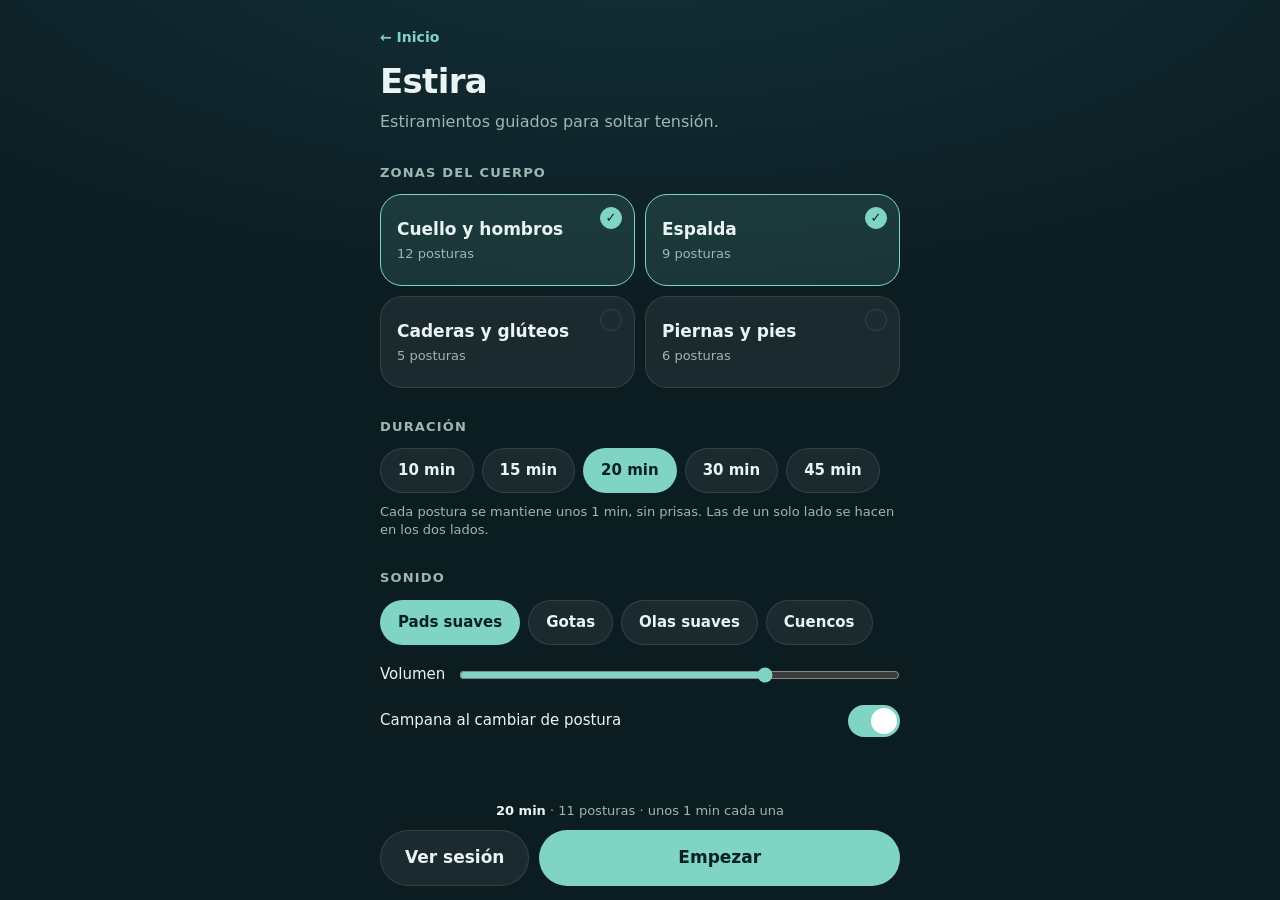
==== estira.html @ 47bfd3ed "Cuerpo: una sola app con Gimnasio y Estiramientos - Pantalla de inicio (index.html) con las dos opci" ====
<!doctype html>
<html lang="es">
<head>
<meta charset="utf-8">
<title>Estira</title>
<meta name="viewport" content="width=device-width, initial-scale=1, viewport-fit=cover">
<meta name="description" content="Estiramientos guiados para soltar tensión, con tiempos y sonidos relajantes.">
<meta name="theme-color" content="#0c1d22">
<meta name="color-scheme" content="dark">
<meta name="apple-mobile-web-app-capable" content="yes">
<meta name="mobile-web-app-capable" content="yes">
<meta name="apple-mobile-web-app-status-bar-style" content="black-translucent">
<meta name="apple-mobile-web-app-title" content="Cuerpo">
<link rel="manifest" href="manifest.webmanifest">
<link rel="apple-touch-icon" href="icons/icon-180.png">
<link rel="icon" type="image/png" href="icons/icon-192.png">
<link rel="stylesheet" href="styles.css">
</head>
<body>

<!-- ============ INICIO ============ -->
<main id="home" class="screen">
  <a class="inicio" href="./">← Inicio</a>
  <h1>Estira</h1>
  <p class="sub" id="subtitulo">Estiramientos guiados para soltar tensión.</p>

  <h2>Zonas del cuerpo</h2>
  <div class="zonas" id="zonas"></div>

  <h2>Duración</h2>
  <div class="chips" id="duracion"></div>

  <p class="nota" id="nota-dur"></p>

  <h2>Sonido</h2>
  <div class="chips" id="ambientes"></div>
  <div class="fila">
    <span class="l">Volumen</span>
    <input type="range" id="volumen" min="0" max="100" value="70" aria-label="Volumen de la música">
  </div>
  <div class="fila">
    <span class="l" id="l-campanas">Campana al cambiar de postura</span>
    <button class="switch" id="campanas" role="switch" aria-labelledby="l-campanas" aria-pressed="true"></button>
  </div>

  <div class="bar">
    <div class="in" style="flex-direction:column;align-items:stretch;gap:0">
      <div class="resumen" id="resumen"></div>
      <div style="display:flex;gap:10px">
        <button class="btn ghost" id="ver">Ver sesión</button>
        <button class="btn primary" id="empezar">Empezar</button>
      </div>
    </div>
  </div>
</main>

<!-- ============ VISTA PREVIA ============ -->
<main id="preview" class="screen" hidden>
  <div class="topnav"><button class="atras" id="atras" aria-label="Volver">‹</button></div>
  <h1>Tu sesión</h1>
  <p class="sub" id="prev-sub"></p>
  <ol class="lista" id="lista"></ol>
  <div class="bar">
    <div class="in">
      <button class="btn ghost" id="otra">Otra combinación</button>
      <button class="btn primary" id="empezar2">Empezar</button>
    </div>
  </div>
</main>

<!-- ============ SESIÓN ============ -->
<main id="session" class="screen" hidden>
  <div class="s-top">
    <button class="ctl-mini" id="salir" aria-label="Terminar sesión">✕</button>
    <div class="s-meta" id="meta"></div>
    <span></span>
  </div>
  <div class="prog" style="max-width:560px"><i id="prog"></i></div>

  <div class="fase" id="fase" aria-live="polite"></div>
  <div class="figura" id="figura"></div>
  <div class="s-info">
    <h3 id="nombre"></h3>
    <span class="pill" id="lado" hidden></span>
    <p id="texto"></p>
  </div>

  <div class="s-timer">
    <button class="ctl" id="prev" aria-label="Anterior">⏮</button>
    <div class="anillo">
      <svg viewBox="0 0 120 120" aria-hidden="true">
        <circle class="fondo" cx="60" cy="60" r="54"></circle>
        <circle class="avance" id="avance" cx="60" cy="60" r="54" stroke-dasharray="339.292" stroke-dashoffset="0"></circle>
      </svg>
      <div class="tiempo" id="tiempo">0:00</div>
    </div>
    <button class="ctl" id="next" aria-label="Siguiente">⏭</button>
  </div>
  <div style="margin-top:14px">
    <button class="ctl pausa" id="pausa" aria-label="Pausar">❚❚</button>
  </div>
</main>

<!-- ============ FINAL ============ -->
<main id="fin" class="screen" hidden>
  <div class="flor">🌿</div>
  <h1>Sesión completada</h1>
  <p id="fin-txt"></p>
  <div class="acciones">
    <button class="btn primary" id="repetir">Repetir</button>
    <button class="btn ghost" id="inicio">Volver al inicio</button>
  </div>
</main>

<!-- ============ AVISO ============ -->
<div class="velo" id="velo" hidden>
  <div class="caja" role="dialog" aria-modal="true" aria-labelledby="velo-t">
    <h4 id="velo-t">¿Terminar la sesión?</h4>
    <p>Puedes pausarla si solo necesitas un descanso.</p>
    <button class="btn primary" id="velo-seguir">Seguir</button>
    <button class="btn ghost" id="velo-fin">Terminar</button>
  </div>
</div>

<script src="data.js"></script>
<script src="audio.js"></script>
<script src="app.js"></script>
</body>
</html>
---- styles.css ----
:root {
  --bg: #0c1d22;
  --bg2: #14313a;
  --ink: #eaf4f2;
  --mute: #9db7b3;
  --line: rgba(255, 255, 255, .11);
  --card: rgba(255, 255, 255, .06);
  --accent: #7fd4c4;
  --accent-ink: #06211f;
  --sand: #f2d6a2;
  --cream: #f5f0e6;
  --radius: 22px;
  --ease: cubic-bezier(.23, 1, .32, 1);
}

* { box-sizing: border-box; margin: 0; }
[hidden] { display: none !important; }

html {
  -webkit-tap-highlight-color: transparent;
  -webkit-text-size-adjust: 100%;
  overscroll-behavior: none;
  background: var(--bg);
  color-scheme: dark;
}

body {
  font-family: -apple-system, BlinkMacSystemFont, "SF Pro Text", "Segoe UI", system-ui, Roboto, sans-serif;
  background: radial-gradient(120% 70% at 50% -10%, var(--bg2), var(--bg) 62%) fixed;
  color: var(--ink);
  min-height: 100vh;
  min-height: 100dvh;
  line-height: 1.4;
  -webkit-font-smoothing: antialiased;
}

button {
  font: inherit;
  color: inherit;
  background: none;
  border: 0;
  padding: 0;
  cursor: pointer;
  touch-action: manipulation;
  user-select: none;
  -webkit-user-select: none;
  -webkit-touch-callout: none;
}
button:focus-visible, input:focus-visible { outline: 2px solid var(--accent); outline-offset: 3px; }

/* ---------- pantallas ---------- */
.screen {
  max-width: 560px;
  margin: 0 auto;
  min-height: 100vh;
  min-height: 100dvh;
  padding: calc(env(safe-area-inset-top, 0px) + 22px) 20px calc(env(safe-area-inset-bottom, 0px) + 120px);
  animation: entra .35s var(--ease) both;
}
@keyframes entra { from { opacity: 0; transform: translateY(10px); } }

.inicio { display: inline-block; color: var(--accent); text-decoration: none; font-weight: 600; font-size: 14px; padding: 6px 0 10px; }
h1 { font-size: 34px; letter-spacing: -.02em; font-weight: 650; }
.sub { color: var(--mute); margin-top: 6px; font-size: 16px; }
h2 { font-size: 13px; text-transform: uppercase; letter-spacing: .09em; color: var(--mute); font-weight: 600; margin: 30px 0 12px; }

/* ---------- selectores ---------- */
.zonas { display: grid; grid-template-columns: 1fr 1fr; gap: 10px; }
.zona {
  position: relative;
  text-align: left;
  padding: 16px 16px 14px;
  min-height: 92px;
  border-radius: var(--radius);
  border: 1.5px solid var(--line);
  background: var(--card);
  transition: transform .14s var(--ease), background .2s, border-color .2s;
}
.zona:active { transform: scale(.97); }
.zona b { display: block; font-size: 17px; font-weight: 600; }
.zona small { display: block; color: var(--mute); margin-top: 3px; font-size: 13px; }
.zona .tick {
  position: absolute; top: 12px; right: 12px; width: 22px; height: 22px; border-radius: 50%;
  border: 1.5px solid var(--line); display: grid; place-items: center; font-size: 13px; color: transparent;
  transition: all .2s;
}
.zona[aria-pressed="true"] { border-color: var(--accent); background: rgba(127, 212, 196, .13); }
.zona[aria-pressed="true"] .tick { background: var(--accent); border-color: var(--accent); color: var(--accent-ink); }

.chips { display: flex; flex-wrap: wrap; gap: 8px; }
.chip {
  padding: 11px 17px;
  border-radius: 999px;
  border: 1.5px solid var(--line);
  background: var(--card);
  font-weight: 550;
  font-size: 15px;
  transition: transform .14s var(--ease), background .2s, color .2s;
}
.chip:active { transform: scale(.96); }
.chip[aria-pressed="true"] { background: var(--accent); color: var(--accent-ink); border-color: transparent; }

.fila { display: flex; align-items: center; justify-content: space-between; gap: 14px; margin-top: 16px; }
.fila label, .fila span.l { font-size: 15px; color: var(--ink); }
input[type="range"] { flex: 1; accent-color: var(--accent); height: 28px; }
.switch {
  width: 52px; height: 32px; border-radius: 999px; background: rgba(255, 255, 255, .16); position: relative; flex: none;
  transition: background .2s;
}
.switch::after {
  content: ""; position: absolute; top: 3px; left: 3px; width: 26px; height: 26px; border-radius: 50%; background: #fff;
  transition: transform .22s var(--ease);
}
.switch[aria-pressed="true"] { background: var(--accent); }
.switch[aria-pressed="true"]::after { transform: translateX(20px); }

/* ---------- barra inferior ---------- */
.bar {
  position: fixed; left: 0; right: 0; bottom: 0; z-index: 5;
  padding: 40px 20px calc(env(safe-area-inset-bottom, 0px) + 14px);
  background: linear-gradient(to bottom, rgba(12, 29, 34, 0), var(--bg) 30px);
}
.bar .in { max-width: 560px; margin: 0 auto; display: flex; gap: 10px; align-items: center; }
.resumen { font-size: 13px; color: var(--mute); text-align: center; margin-bottom: 10px; }
.resumen b { color: var(--ink); font-weight: 600; }

.btn {
  height: 56px; padding: 0 24px; border-radius: 999px; font-weight: 620; font-size: 17px;
  transition: transform .14s var(--ease), opacity .2s;
}
.btn:active { transform: scale(.97); }
.btn.primary { background: var(--accent); color: var(--accent-ink); flex: 1; }
.btn.ghost { border: 1.5px solid var(--line); background: var(--card); }
.btn[disabled] { opacity: .4; pointer-events: none; }

@media (hover: hover) and (pointer: fine) {
  .zona:hover, .chip:hover { border-color: rgba(127, 212, 196, .55); }
  .btn.ghost:hover { background: rgba(255, 255, 255, .1); }
  .btn.primary:hover { filter: brightness(1.06); }
  .ctl:hover { background: rgba(255, 255, 255, .14); }
}

/* ---------- vista previa ---------- */
.topnav { display: flex; align-items: center; gap: 8px; margin-bottom: 4px; }
.atras { width: 44px; height: 44px; margin-left: -10px; border-radius: 50%; font-size: 24px; color: var(--mute); }
ol.lista { list-style: none; padding: 0; margin-top: 18px; display: grid; gap: 8px; }
ol.lista li {
  display: grid; grid-template-columns: 34px 1fr auto; gap: 12px; align-items: center;
  padding: 12px 14px; border-radius: 16px; background: var(--card); border: 1px solid var(--line);
}
ol.lista .n { width: 30px; height: 30px; border-radius: 50%; background: rgba(127, 212, 196, .16); color: var(--accent); display: grid; place-items: center; font-size: 14px; font-weight: 650; }
ol.lista b { font-weight: 580; font-size: 16px; display: block; }
ol.lista small { color: var(--mute); font-size: 13px; }
ol.lista .t { color: var(--mute); font-size: 14px; font-variant-numeric: tabular-nums; }
ol.lista li.extra { background: transparent; border-style: dashed; }
ol.lista li.extra .n { background: rgba(242, 214, 162, .14); color: var(--sand); }

/* ---------- sesión ---------- */
#session {
  display: flex; flex-direction: column; align-items: center;
  height: 100vh; height: 100dvh; min-height: 0;
  padding: calc(env(safe-area-inset-top, 0px) + 14px) 20px calc(env(safe-area-inset-bottom, 0px) + 18px);
}
.s-top { width: 100%; display: grid; grid-template-columns: 44px 1fr 44px; align-items: center; gap: 6px; }
.s-meta { text-align: center; font-size: 13px; color: var(--mute); font-variant-numeric: tabular-nums; }
.s-meta b { color: var(--ink); font-weight: 600; }
.ctl-mini { width: 44px; height: 44px; border-radius: 50%; color: var(--mute); font-size: 20px; }
.prog { width: 100%; height: 4px; border-radius: 4px; background: rgba(255, 255, 255, .1); margin: 8px 0 0; overflow: hidden; }
.prog i { display: block; height: 100%; width: 0; background: var(--accent); border-radius: 4px; transition: width .6s linear; }

.fase { margin-top: 14px; font-size: 13px; letter-spacing: .1em; text-transform: uppercase; color: var(--sand); font-weight: 650; min-height: 18px; }

.figura {
  position: relative; margin-top: 10px; flex: 0 1 auto;
  width: min(100%, 38dvh, 380px); aspect-ratio: 1;
  background: var(--cream); border-radius: 30px; overflow: hidden;
  display: grid; place-items: center;
  box-shadow: 0 18px 50px rgba(0, 0, 0, .3);
}
.figura img { width: 100%; height: 100%; object-fit: contain; mix-blend-mode: multiply; }
.figura.espejo img { transform: scaleX(-1); }
.figura .vacio { font-size: 72px; color: #4a9a8e; }
.figura.resp-card { background: transparent; box-shadow: none; }
.resp {
  width: 78%; aspect-ratio: 1; border-radius: 50%;
  background: radial-gradient(circle at 50% 40%, #a9e8db, #3e9b8d 70%);
  animation: respirar 10s ease-in-out infinite;
  box-shadow: 0 0 80px rgba(127, 212, 196, .35);
}
@keyframes respirar { 0% { transform: scale(.5); } 40% { transform: scale(1); } 100% { transform: scale(.5); } }
.resp-txt { position: absolute; font-size: 26px; font-weight: 600; color: #06211f; letter-spacing: .02em; }

.s-info { text-align: center; margin-top: 16px; }
.s-info h3 { font-size: 24px; font-weight: 650; letter-spacing: -.01em; }
.pill {
  display: inline-block; margin-top: 8px; padding: 5px 14px; border-radius: 999px;
  background: rgba(242, 214, 162, .16); color: var(--sand); font-weight: 620; font-size: 14px;
}
.s-info p { color: var(--mute); font-size: 15px; margin-top: 10px; max-width: 34ch; margin-inline: auto; }

.s-timer { margin-top: auto; display: flex; align-items: center; justify-content: center; gap: 26px; padding-top: 12px; }
.anillo { position: relative; width: 128px; height: 128px; flex: none; }
.anillo svg { width: 100%; height: 100%; transform: rotate(-90deg); }
.anillo circle { fill: none; stroke-width: 6; }
.anillo .fondo { stroke: rgba(255, 255, 255, .1); }
.anillo .avance { stroke: var(--accent); stroke-linecap: round; transition: stroke-dashoffset .25s linear; }
.anillo .tiempo {
  position: absolute; inset: 0; display: grid; place-items: center; font-size: 34px; font-weight: 600;
  font-variant-numeric: tabular-nums; letter-spacing: -.01em;
}
.ctl {
  width: 56px; height: 56px; border-radius: 50%; background: var(--card); border: 1.5px solid var(--line);
  font-size: 20px; display: grid; place-items: center; transition: transform .14s var(--ease), background .2s;
}
.ctl:active { transform: scale(.93); }
.ctl.pausa { width: 72px; height: 72px; background: var(--accent); color: var(--accent-ink); border: 0; font-size: 26px; }

@media (max-height: 700px) {
  .figura { width: min(100%, 30dvh, 300px); }
  .s-info p { display: none; }
  .anillo { width: 104px; height: 104px; }
  .anillo .tiempo { font-size: 28px; }
}

/* ---------- final ---------- */
#fin { text-align: center; display: flex; flex-direction: column; align-items: center; justify-content: center; padding-bottom: calc(env(safe-area-inset-bottom, 0px) + 40px); }
#fin .flor { font-size: 64px; margin-bottom: 8px; }
#fin p { color: var(--mute); margin: 10px 0 30px; max-width: 30ch; }
#fin .acciones { display: grid; gap: 10px; width: min(100%, 320px); }

/* ---------- aviso de salida ---------- */
.velo {
  position: fixed; inset: 0; z-index: 20; display: grid; place-items: center; padding: 24px;
  background: rgba(4, 12, 14, .7); backdrop-filter: blur(6px); -webkit-backdrop-filter: blur(6px);
  animation: entra .25s var(--ease) both;
}
.velo .caja { width: min(100%, 340px); padding: 24px; border-radius: 26px; background: #16353d; border: 1px solid var(--line); text-align: center; }
.velo h4 { font-size: 20px; font-weight: 650; }
.velo p { color: var(--mute); margin: 8px 0 20px; font-size: 15px; }
.velo .btn { width: 100%; }
.velo .btn + .btn { margin-top: 8px; }

.nota { color: var(--mute); font-size: 13px; margin-top: 10px; }

@media (prefers-reduced-motion: reduce) {
  .screen, .velo { animation: none; }
  .resp { animation: none; transform: scale(.8); }
  .prog i, .anillo .avance { transition: none; }
}
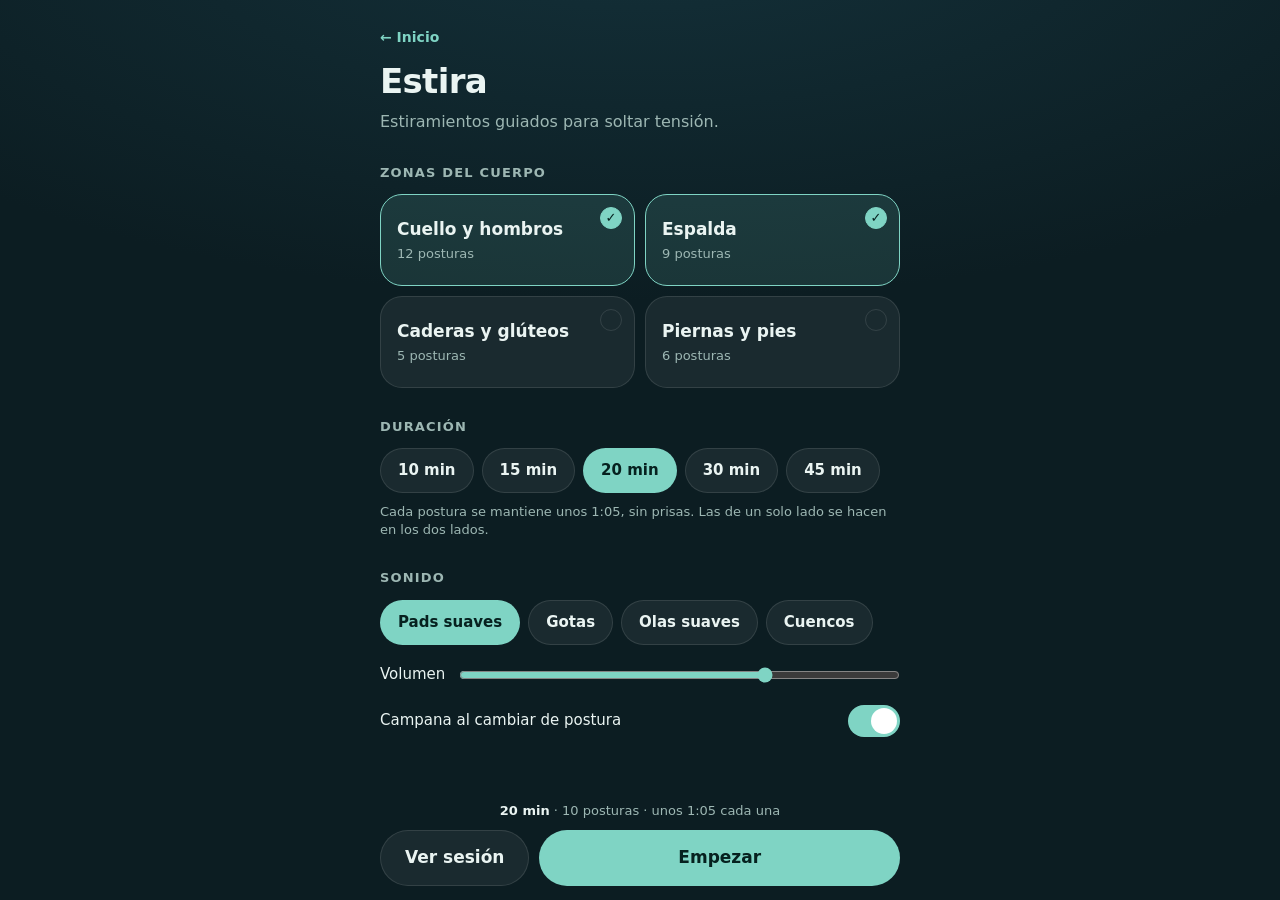
==== commit d0ef92c6: "Actualización fiable: el modo sin conexión ya no guarda copias viejas GitHub Pages deja los archivos" ====
--- a/estira.html
+++ b/estira.html
@@ -125,5 +125,6 @@
 <script src="data.js"></script>
 <script src="audio.js"></script>
 <script src="app.js"></script>
+<script src="registro-sw.js"></script>
 </body>
 </html>
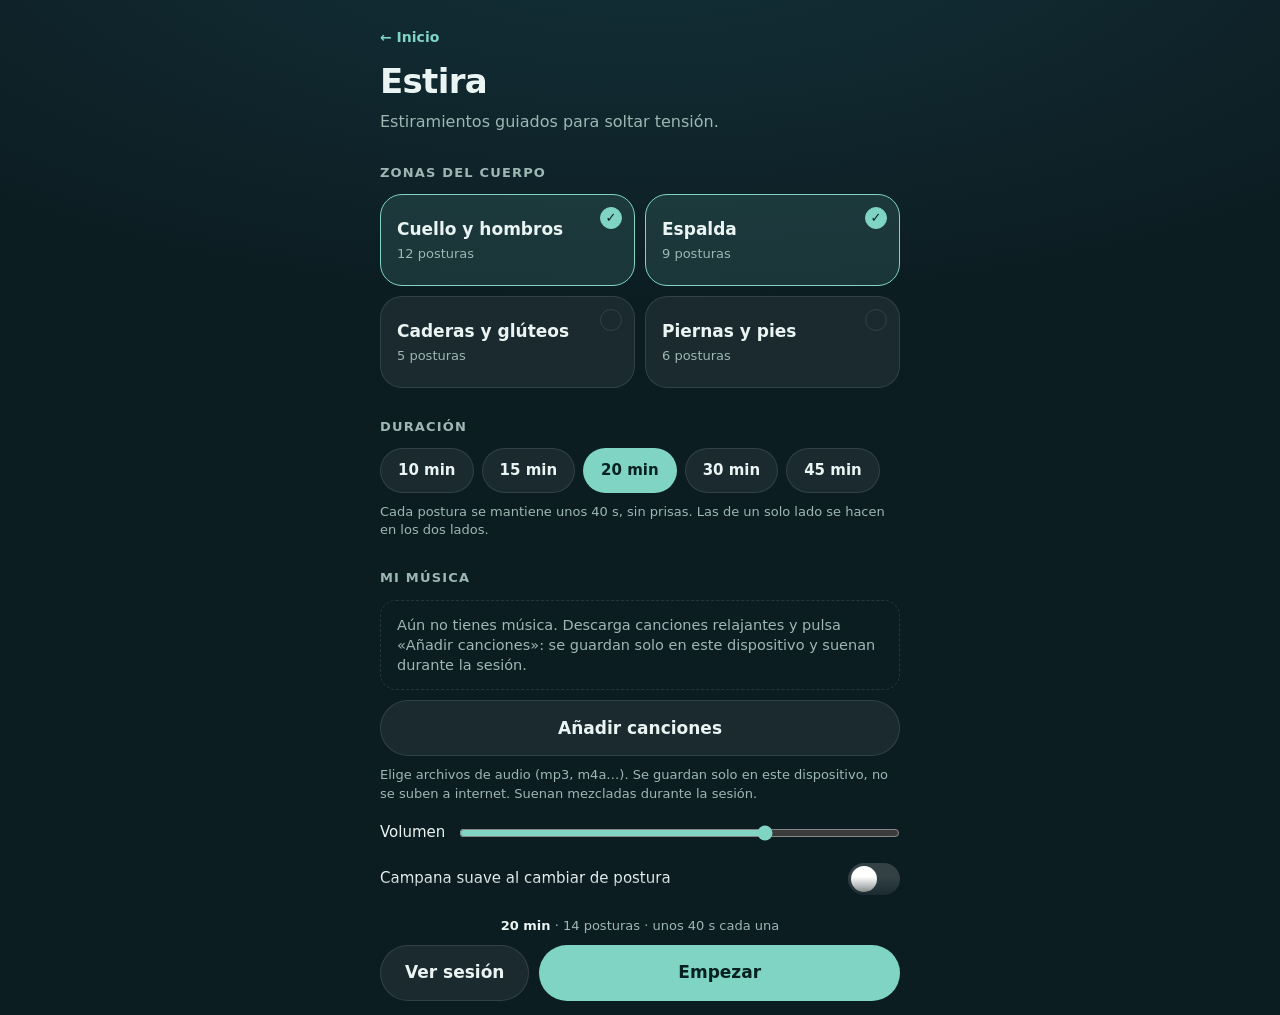
==== commit f0b3838a: "Estiramientos: música propia, posturas más cortas y casi todas en el suelo - Se quitan los sonidos g" ====
--- a/estira.html
+++ b/estira.html
@@ -32,15 +32,18 @@
 
   <p class="nota" id="nota-dur"></p>
 
-  <h2>Sonido</h2>
-  <div class="chips" id="ambientes"></div>
+  <h2>Mi música</h2>
+  <div id="musica" class="musica"></div>
+  <button class="btn ghost" id="musica-anadir" type="button" style="width:100%;margin-top:10px">Añadir canciones</button>
+  <input type="file" id="musica-archivo" accept="audio/*,.mp3,.m4a,.aac,.wav,.ogg,.flac,.opus" multiple hidden>
+  <p class="nota" id="musica-estado">Elige archivos de audio (mp3, m4a…). Se guardan solo en este dispositivo, no se suben a internet. Suenan mezcladas durante la sesión.</p>
   <div class="fila">
     <span class="l">Volumen</span>
     <input type="range" id="volumen" min="0" max="100" value="70" aria-label="Volumen de la música">
   </div>
   <div class="fila">
-    <span class="l" id="l-campanas">Campana al cambiar de postura</span>
-    <button class="switch" id="campanas" role="switch" aria-labelledby="l-campanas" aria-pressed="true"></button>
+    <span class="l" id="l-campanas">Campana suave al cambiar de postura</span>
+    <button class="switch" id="campanas" role="switch" aria-labelledby="l-campanas" aria-pressed="false"></button>
   </div>
 
   <div class="bar">
--- a/styles.css
+++ b/styles.css
@@ -114,6 +114,19 @@
 .switch[aria-pressed="true"] { background: var(--accent); }
 .switch[aria-pressed="true"]::after { transform: translateX(20px); }
 
+/* ---------- mi música ---------- */
+.musica { display: grid; gap: 8px; }
+.pista { display: grid; grid-template-columns: 40px 1fr 44px 44px; gap: 8px; align-items: center; padding: 8px 8px 8px 12px; border-radius: 16px; background: var(--card); border: 1px solid var(--line); }
+.pista-n { min-width: 0; }
+.pista-n b { display: block; font-weight: 560; font-size: 15px; white-space: nowrap; overflow: hidden; text-overflow: ellipsis; }
+.pista-n small { color: var(--mute); font-size: 12.5px; }
+.pista-on { width: 28px; height: 28px; border-radius: 50%; border: 1.5px solid var(--line); display: grid; place-items: center; font-size: 14px; color: transparent; transition: all .2s; }
+.pista-on[aria-pressed="true"] { background: var(--accent); border-color: var(--accent); color: var(--accent-ink); }
+.pista-play, .pista-x { height: 40px; border-radius: 12px; color: var(--mute); font-size: 15px; }
+.pista-play { color: var(--accent); }
+.pista-x.seguro { grid-column: span 1; color: #ffb4a8; font-size: 12px; }
+.vacio { color: var(--mute); font-size: 14.5px; padding: 14px 16px; border: 1px dashed var(--line); border-radius: 16px; }
+
 /* ---------- barra inferior ---------- */
 .bar {
   position: fixed; left: 0; right: 0; bottom: 0; z-index: 5;
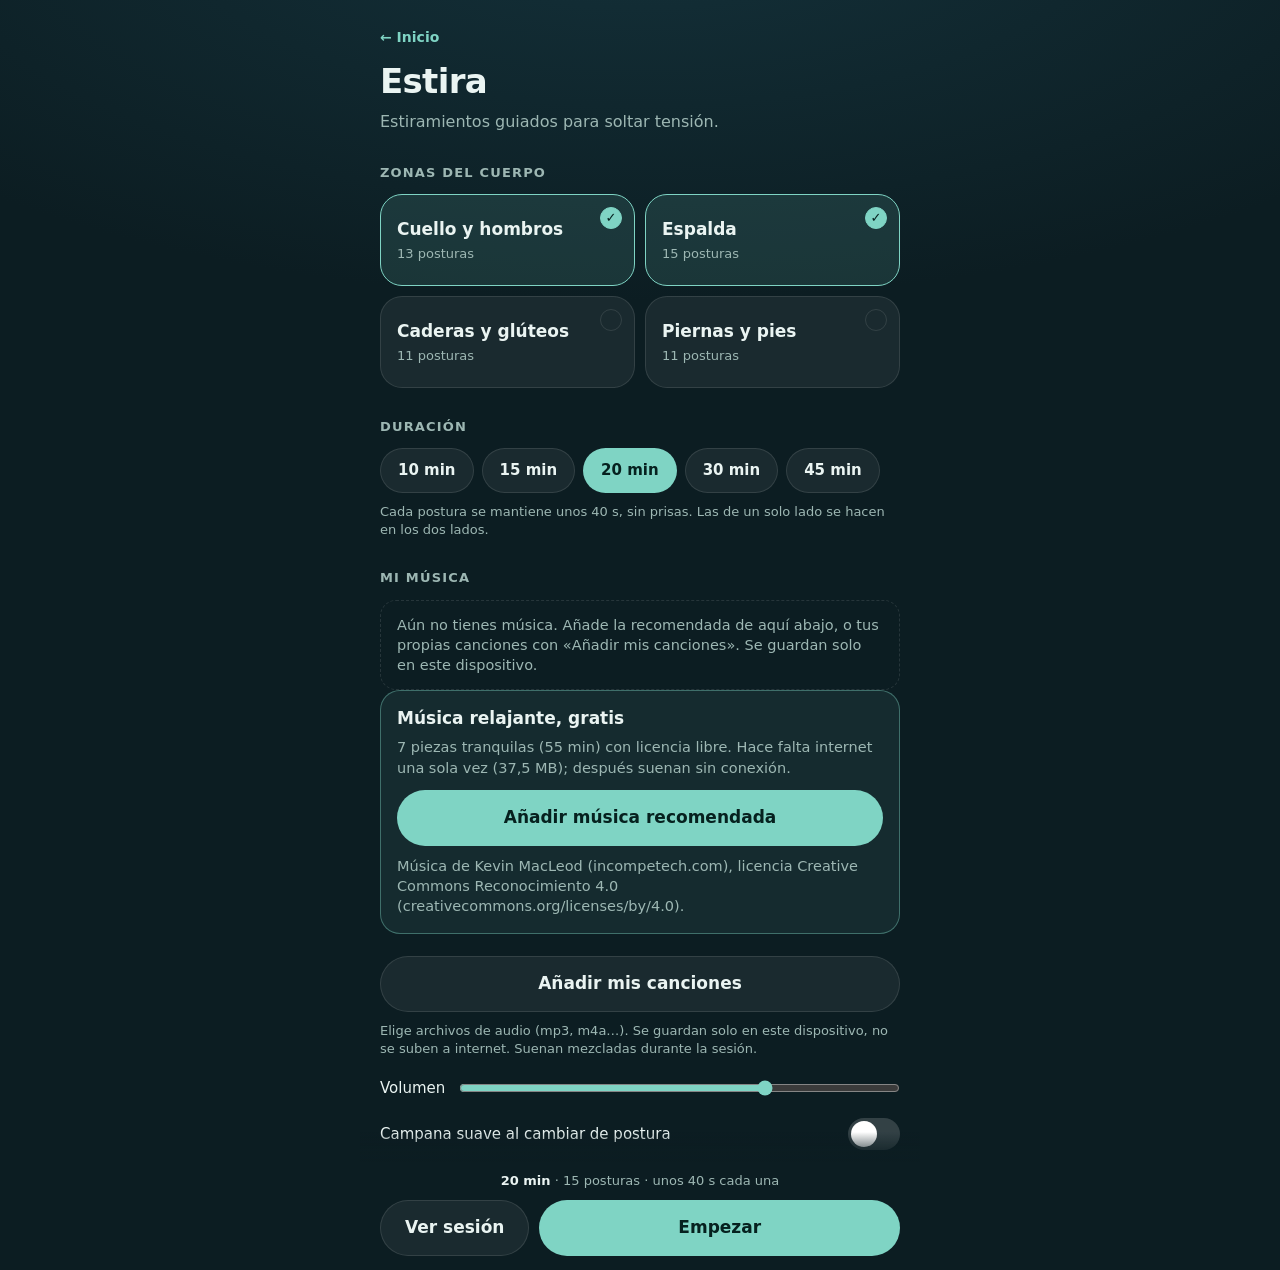
==== commit 2b29aae1: "Música relajante gratis incluida (Kevin MacLeod, CC BY 4.0) y botón para añadirla - 7 piezas tranqui" ====
--- a/estira.html
+++ b/estira.html
@@ -34,7 +34,8 @@
 
   <h2>Mi música</h2>
   <div id="musica" class="musica"></div>
-  <button class="btn ghost" id="musica-anadir" type="button" style="width:100%;margin-top:10px">Añadir canciones</button>
+  <div id="musica-reco"></div>
+  <button class="btn ghost" id="musica-anadir" type="button" style="width:100%;margin-top:10px">Añadir mis canciones</button>
   <input type="file" id="musica-archivo" accept="audio/*,.mp3,.m4a,.aac,.wav,.ogg,.flac,.opus" multiple hidden>
   <p class="nota" id="musica-estado">Elige archivos de audio (mp3, m4a…). Se guardan solo en este dispositivo, no se suben a internet. Suenan mezcladas durante la sesión.</p>
   <div class="fila">
--- a/styles.css
+++ b/styles.css
@@ -125,6 +125,11 @@
 .pista-play, .pista-x { height: 40px; border-radius: 12px; color: var(--mute); font-size: 15px; }
 .pista-play { color: var(--accent); }
 .pista-x.seguro { grid-column: span 1; color: #ffb4a8; font-size: 12px; }
+.reco { padding: 16px; border-radius: 20px; border: 1.5px solid rgba(127, 212, 196, .4); background: rgba(127, 212, 196, .08); margin-bottom: 12px; }
+.reco b { font-size: 17px; }
+.reco p { color: var(--mute); font-size: 14.5px; margin: 6px 0 12px; }
+.reco .nota { margin: 10px 0 0; }
+.reco .btn { width: 100%; }
 .vacio { color: var(--mute); font-size: 14.5px; padding: 14px 16px; border: 1px dashed var(--line); border-radius: 16px; }
 
 /* ---------- barra inferior ---------- */
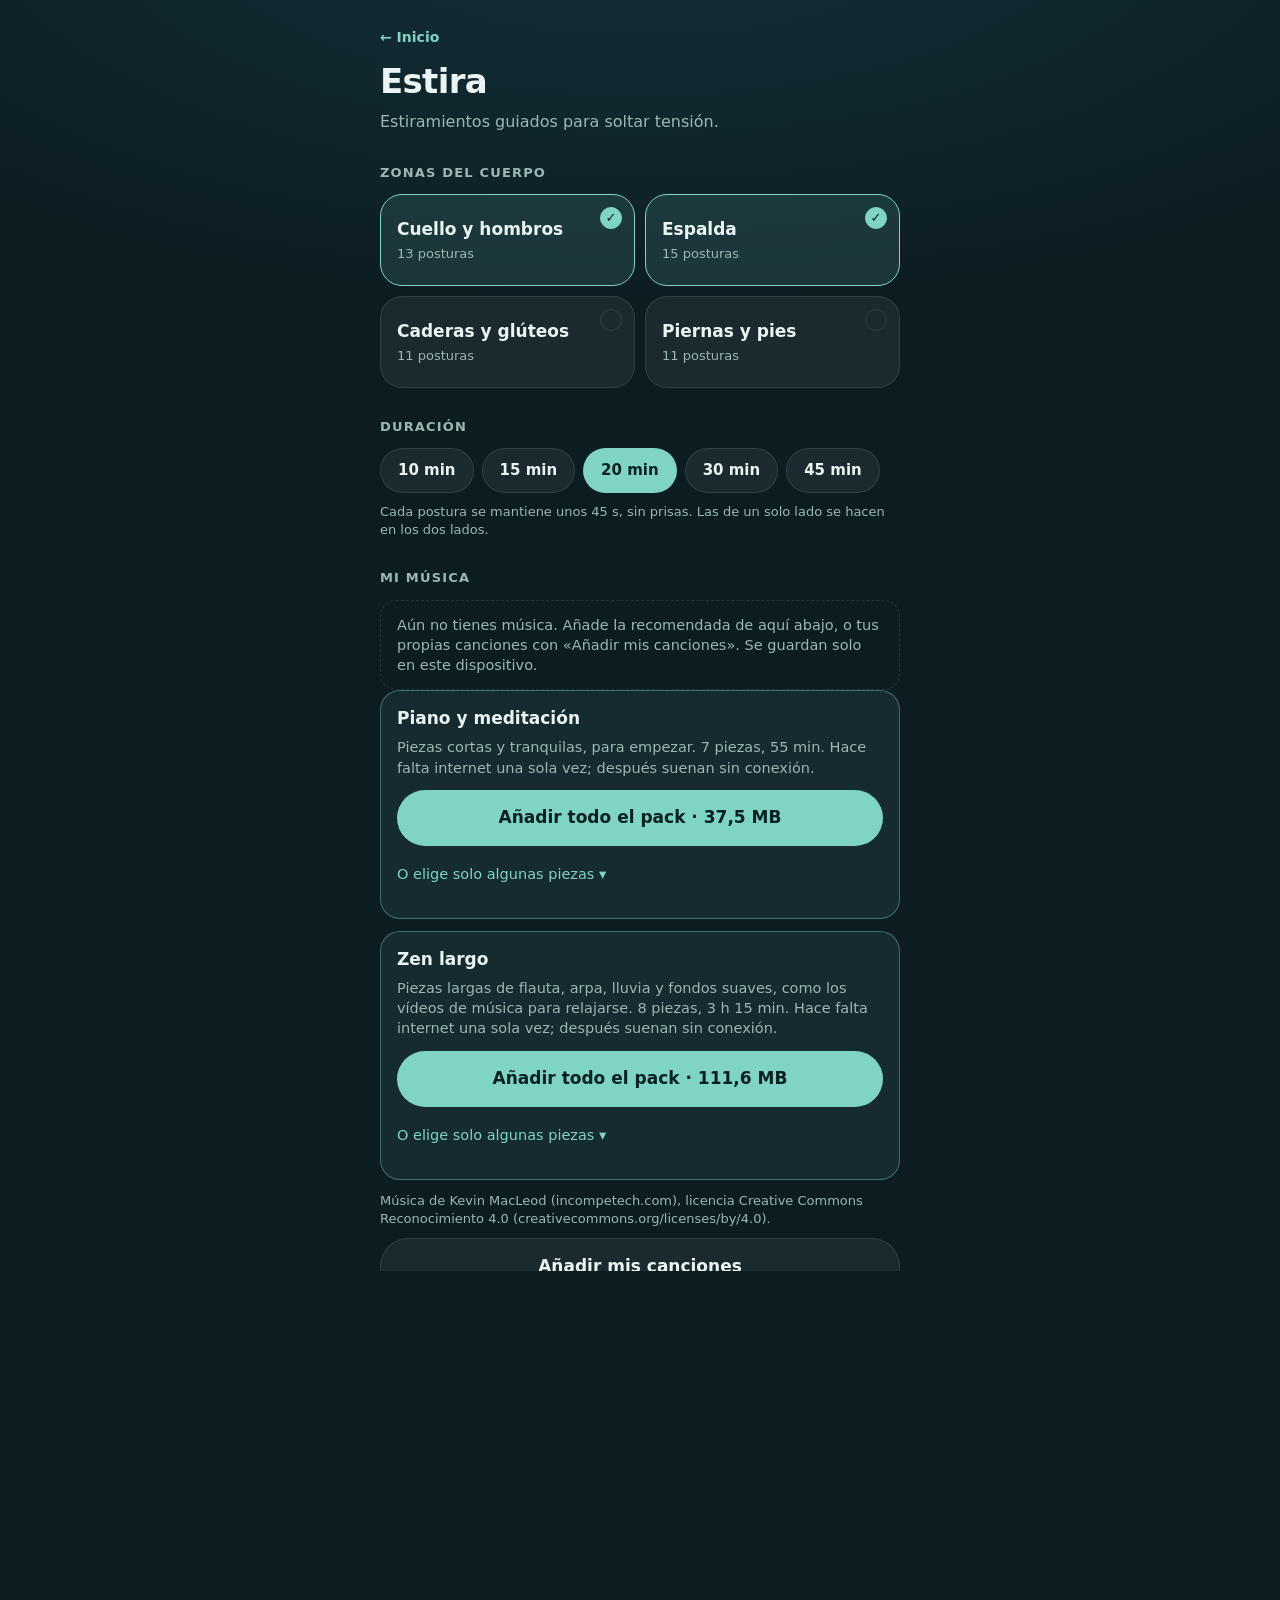
==== commit 01cb9ba4: "Estira: voz opcional que anuncia las posturas (apagada de serie) - Interruptor "Voz que anuncia las " ====
--- a/estira.html
+++ b/estira.html
@@ -45,6 +45,17 @@
   <div class="fila">
     <span class="l" id="l-campanas">Campana suave al cambiar de postura</span>
     <button class="switch" id="campanas" role="switch" aria-labelledby="l-campanas" aria-pressed="false"></button>
+  </div>
+  <div class="fila" id="voz-fila">
+    <span class="l" id="l-voz">Voz que anuncia las posturas</span>
+    <button class="switch" id="voz" role="switch" aria-labelledby="l-voz" aria-pressed="false"></button>
+  </div>
+  <div class="voz-extra" id="voz-extra" hidden>
+    <p class="nota">Dice el nombre de cada postura y cuándo cambiar de lado, para que no tengas que mirar el móvil, y baja la música mientras habla. Usa las voces en español de tu dispositivo.</p>
+    <div class="fila">
+      <select id="voz-voz" aria-label="Voz" hidden></select>
+      <button class="btn ghost" id="voz-probar" type="button">Probar la voz</button>
+    </div>
   </div>
 
   <div class="bar">
--- a/styles.css
+++ b/styles.css
@@ -113,6 +113,11 @@
 }
 .switch[aria-pressed="true"] { background: var(--accent); }
 .switch[aria-pressed="true"]::after { transform: translateX(20px); }
+
+#home { padding-bottom: calc(env(safe-area-inset-bottom, 0px) + 170px); }   /* sitio para que la barra de abajo no tape el último ajuste */
+.voz-extra select { flex: 1; min-width: 0; font: inherit; font-size: 15px; color: var(--ink); background: var(--card); border: 1.5px solid var(--line); border-radius: 14px; padding: 0 12px; height: 48px; }
+.voz-extra .btn { height: 48px; font-size: 15px; padding: 0 18px; flex: none; }
+.voz-extra .fila { justify-content: flex-start; }
 
 /* ---------- mi música ---------- */
 .musica { display: grid; gap: 8px; }
@@ -130,6 +135,17 @@
 .reco p { color: var(--mute); font-size: 14.5px; margin: 6px 0 12px; }
 .reco .nota { margin: 10px 0 0; }
 .reco .btn { width: 100%; }
+.reco details { margin-top: 10px; }
+.reco summary { cursor: pointer; color: var(--accent); font-size: 14.5px; padding: 8px 0; list-style: none; }
+.reco summary::-webkit-details-marker { display: none; }
+.reco summary::after { content: ' ▾'; }
+.reco details[open] summary::after { content: ' ▴'; }
+.piezas { list-style: none; margin: 0; padding: 0; display: grid; gap: 6px; }
+.piezas li { display: grid; grid-template-columns: 1fr 44px; gap: 8px; align-items: center; padding: 6px 6px 6px 12px; border-radius: 14px; background: var(--card); border: 1px solid var(--line); }
+.piezas b { display: block; font-weight: 560; font-size: 15px; }
+.piezas small { color: var(--mute); font-size: 12.5px; }
+.pieza-mas { height: 40px; border-radius: 12px; font-size: 22px; line-height: 1; color: var(--accent); border: 1.5px solid rgba(127, 212, 196, .45); }
+.pieza-mas:disabled { opacity: .4; }
 .vacio { color: var(--mute); font-size: 14.5px; padding: 14px 16px; border: 1px dashed var(--line); border-radius: 16px; }
 
 /* ---------- barra inferior ---------- */
